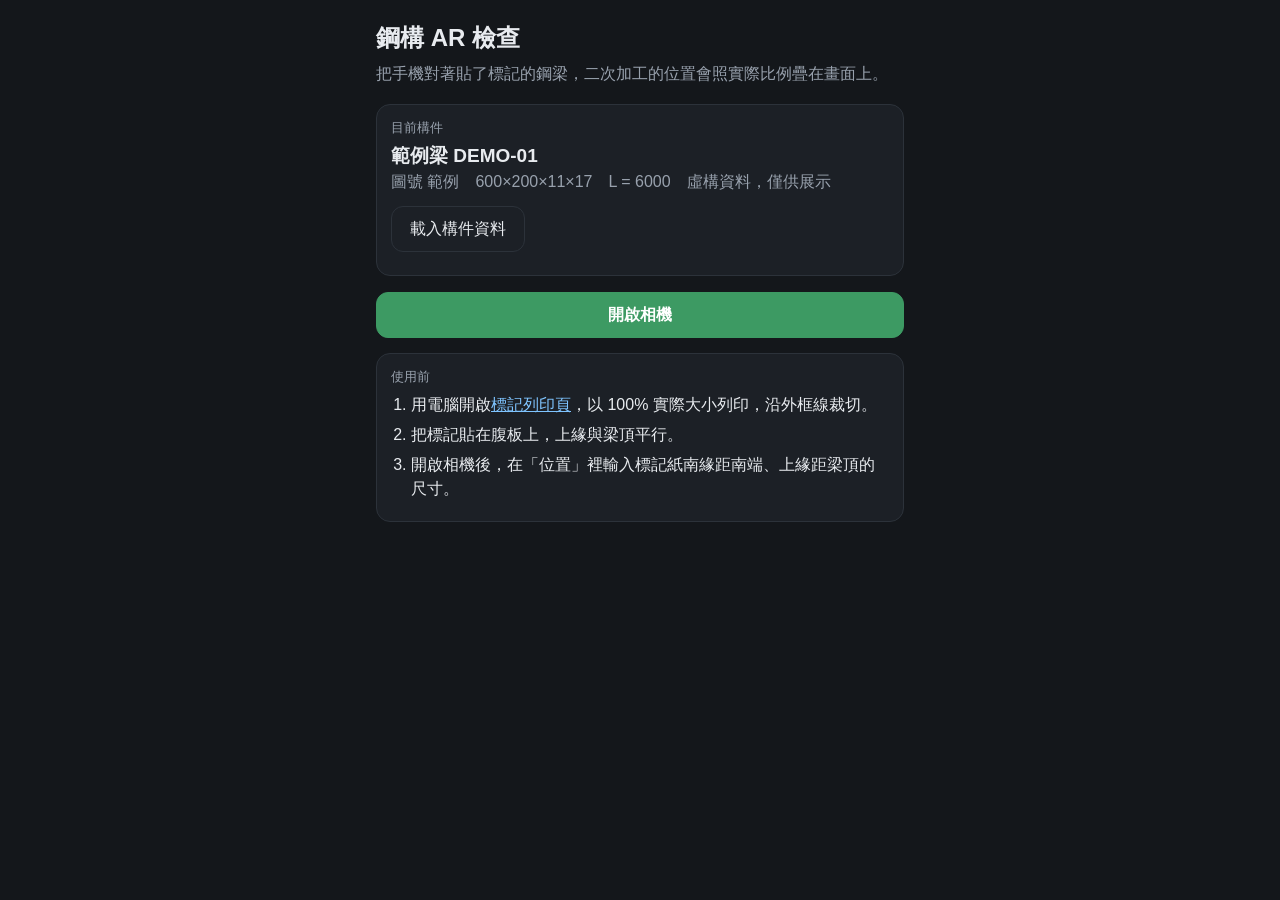
==== index.html @ 6a1bcde4 "Steel AR check prototype: marker-based camera overlay Camera feed + ArUco marker pose (homography + " ====
<!DOCTYPE html>
<html lang="zh-Hant">
<head>
<meta charset="utf-8">
<meta name="viewport" content="width=device-width, initial-scale=1, viewport-fit=cover, user-scalable=no">
<meta name="apple-mobile-web-app-capable" content="yes">
<title>鋼構 AR 檢查</title>
<link rel="stylesheet" href="style.css">
</head>
<body>

<!-- 首頁 -->
<main id="home" class="screen">
  <h1>鋼構 AR 檢查</h1>
  <p class="lead">把手機對著貼了標記的鋼梁，二次加工的位置會照實際比例疊在畫面上。</p>

  <section class="card">
    <div class="label">目前構件</div>
    <div id="memberName" class="big"></div>
    <div id="memberSpec" class="dim"></div>
    <div class="row">
      <label class="btn ghost">載入構件資料<input id="fileInput" type="file" accept=".json,application/json" hidden></label>
      <button id="useDemo" class="btn ghost" type="button">改用範例梁</button>
    </div>
    <div id="loadMsg" class="msg"></div>
  </section>

  <button id="startBtn" class="btn primary" type="button">開啟相機</button>
  <div id="camMsg" class="msg"></div>

  <section class="card">
    <div class="label">使用前</div>
    <ol class="steps">
      <li>用電腦開啟<a href="markers.html">標記列印頁</a>，以 100% 實際大小列印，沿外框線裁切。</li>
      <li>把標記貼在腹板上，上緣與梁頂平行。</li>
      <li>開啟相機後，在「位置」裡輸入標記紙南緣距南端、上緣距梁頂的尺寸。</li>
    </ol>
  </section>
</main>

<!-- AR 畫面 -->
<div id="ar" class="screen" hidden>
  <video id="video" playsinline muted autoplay></video>
  <canvas id="gl"></canvas>

  <div id="top">
    <button id="backBtn" class="chip" type="button">‹ 返回</button>
    <div id="status" class="status">尋找標記…</div>
  </div>

  <div id="bottom">
    <div id="chips" class="chips"></div>
    <div class="tools">
      <button id="posBtn" class="btn small" type="button">位置</button>
      <button id="freezeBtn" class="btn small" type="button">凍結</button>
      <button id="shotBtn" class="btn small" type="button">拍照</button>
      <button id="setBtn" class="btn small" type="button">設定</button>
    </div>
  </div>

  <!-- 標記位置 -->
  <div id="posPanel" class="panel" hidden>
    <div class="panel-head"><strong>標記 <span id="posId">#0</span> 的位置</strong><button class="x" data-close="posPanel" type="button">關閉</button></div>
    <div class="field">
      <div class="flabel">標記紙南緣距南端 <b id="xVal"></b> mm</div>
      <div class="nudge" data-key="x"><button data-d="-100">−100</button><button data-d="-10">−10</button><button data-d="-1">−1</button><button data-d="1">+1</button><button data-d="10">+10</button><button data-d="100">+100</button></div>
    </div>
    <div class="field">
      <div class="flabel">標記紙上緣距梁頂 <b id="yVal"></b> mm</div>
      <div class="nudge" data-key="y"><button data-d="-10">−10</button><button data-d="-1">−1</button><button data-d="1">+1</button><button data-d="10">+10</button></div>
    </div>
    <div class="field">
      <div class="flabel">貼在腹板的</div>
      <div class="seg" id="sideSeg"><button data-side="front" type="button">正面</button><button data-side="back" type="button">背面</button></div>
    </div>
    <div class="field">
      <div class="flabel">快速定位</div>
      <div id="presets" class="presets"></div>
    </div>
  </div>

  <!-- 設定 -->
  <div id="setPanel" class="panel" hidden>
    <div class="panel-head"><strong>設定</strong><button class="x" data-close="setPanel" type="button">關閉</button></div>
    <div class="field">
      <div class="flabel">鏡頭視角 <b id="fovVal"></b>°</div>
      <input id="fov" type="range" min="45" max="85" step="0.5">
      <div class="dim small">正面看對得上、斜著看卻一邊偏掉時，慢慢調這個，調到斜看也對齊為止。每支手機只要調一次。</div>
    </div>
    <div class="field">
      <div class="flabel">疊圖濃度 <b id="opVal"></b>%</div>
      <input id="opacity" type="range" min="15" max="90" step="5">
    </div>
    <div class="field">
      <div class="flabel">標記黑框邊長 <b id="msVal"></b> mm</div>
      <div class="nudge" data-key="ms"><button data-d="-10">−10</button><button data-d="-1">−1</button><button data-d="1">+1</button><button data-d="10">+10</button></div>
      <div class="dim small">列印後請實際量黑色方框的邊長，不是 160 就改成量到的數字。</div>
    </div>
  </div>

  <!-- 拍照結果 -->
  <div id="shotPanel" class="panel full" hidden>
    <div class="panel-head"><strong>檢查照片</strong><button class="x" data-close="shotPanel" type="button">關閉</button></div>
    <img id="shotImg" alt="檢查照片">
    <div class="row"><a id="shotLink" class="btn primary" download>儲存照片</a></div>
    <div class="dim small">也可以長按照片儲存到相簿。</div>
  </div>
</div>

<script src="vendor/three.min.js"></script>
<script src="vendor/cv.js"></script>
<script src="vendor/aruco.js"></script>
<script src="model.js"></script>
<script src="app.js"></script>
</body>
</html>
---- style.css ----
:root{ --bg:#14171b; --panel:#1c2026; --line:#2c323a; --text:#e8ebef; --dim:#98a1ad; --accent:#3d9a63; }
*{box-sizing:border-box}
html,body{height:100%;margin:0}
body{background:var(--bg);color:var(--text);font-family:-apple-system,BlinkMacSystemFont,"PingFang TC","Noto Sans TC","Microsoft JhengHei",sans-serif;-webkit-text-size-adjust:100%;font-size:16px;line-height:1.5}
[hidden]{display:none !important}
a{color:#7fc4ff}

/* 首頁 */
#home{max-width:560px;margin:0 auto;padding:calc(20px + env(safe-area-inset-top)) 16px calc(28px + env(safe-area-inset-bottom))}
h1{font-size:24px;margin:0 0 6px}
.lead{color:var(--dim);margin:0 0 18px}
.card{background:var(--panel);border:1px solid var(--line);border-radius:14px;padding:14px;margin:0 0 16px}
.label{font-size:12.5px;color:var(--dim);margin-bottom:4px}
.big{font-size:19px;font-weight:650}
.dim{color:var(--dim)} .small{font-size:12.5px}
.row{display:flex;gap:10px;flex-wrap:wrap;margin-top:12px}
.msg{font-size:13.5px;color:#ffb37a;margin-top:8px;min-height:1px}
.steps{margin:6px 0 0;padding-left:20px;color:var(--text)} .steps li{margin:6px 0}
.btn{font:inherit;display:inline-flex;align-items:center;justify-content:center;min-height:46px;padding:0 18px;border-radius:12px;border:1px solid var(--line);background:#2a3038;color:var(--text);text-decoration:none;cursor:pointer}
.btn.primary{background:var(--accent);border-color:var(--accent);color:#fff;font-weight:650;width:100%;margin:0 0 6px}
.btn.ghost{background:transparent}
.btn.small{min-height:42px;padding:0 14px;font-size:15px;flex:1}
.btn.on{background:#e8ebef;color:#14171b;border-color:#e8ebef}

/* AR */
#ar{position:fixed;inset:0;background:#000;overflow:hidden;touch-action:none}
#video,#gl{position:absolute;inset:0;width:100%;height:100%;object-fit:cover}
#gl{pointer-events:none}
#top{position:absolute;left:0;right:0;top:0;display:flex;gap:10px;align-items:center;padding:calc(10px + env(safe-area-inset-top)) 12px 10px;background:linear-gradient(#000a,#0000)}
.chip{font:inherit;font-size:14px;color:#fff;background:#0009;border:1px solid #fff3;border-radius:999px;padding:8px 13px;min-height:38px;white-space:nowrap}
.chip.on{background:#fff;color:#111;border-color:#fff}
.status{flex:1;font-size:14px;background:#0009;border-radius:999px;padding:8px 13px;white-space:nowrap;overflow:hidden;text-overflow:ellipsis;font-variant-numeric:tabular-nums}
.status.ok{background:#1d6b40e0}
#bottom{position:absolute;left:0;right:0;bottom:0;padding:10px 12px calc(12px + env(safe-area-inset-bottom));background:linear-gradient(#0000,#000b)}
.chips{display:flex;gap:8px;overflow-x:auto;padding-bottom:10px;scrollbar-width:none} .chips::-webkit-scrollbar{display:none}
.chips .chip{flex:none;display:flex;align-items:center;gap:7px}
.chips .dot{width:10px;height:10px;border-radius:50%}
.tools{display:flex;gap:8px}
.panel{position:absolute;left:0;right:0;bottom:0;background:var(--panel);border-top:1px solid var(--line);border-radius:16px 16px 0 0;padding:12px 14px calc(16px + env(safe-area-inset-bottom));max-height:72%;overflow-y:auto}
.panel.full{top:0;max-height:none;border-radius:0;padding-top:calc(12px + env(safe-area-inset-top))}
.panel-head{display:flex;justify-content:space-between;align-items:center;margin-bottom:8px}
.x{font:inherit;color:var(--text);background:#2a3038;border:1px solid var(--line);border-radius:10px;min-height:38px;padding:0 14px}
.field{padding:10px 0;border-top:1px solid var(--line)}
.flabel{font-size:14px;margin-bottom:8px} .flabel b{font-size:17px;font-variant-numeric:tabular-nums}
.nudge{display:flex;gap:6px} .nudge button{flex:1;font:inherit;font-size:15px;min-height:44px;border-radius:10px;border:1px solid var(--line);background:#2a3038;color:var(--text);font-variant-numeric:tabular-nums}
.seg{display:flex;gap:6px} .seg button{flex:1;font:inherit;min-height:44px;border-radius:10px;border:1px solid var(--line);background:#2a3038;color:var(--text)}
.seg button.on{background:#e8ebef;color:#14171b}
.presets{display:flex;gap:6px;flex-wrap:wrap} .presets button{font:inherit;font-size:14px;min-height:40px;padding:0 12px;border-radius:10px;border:1px solid var(--line);background:#2a3038;color:var(--text)}
input[type=range]{width:100%;height:36px}
#shotImg{width:100%;border-radius:10px;margin:6px 0 4px;background:#000}

/* 標記列印頁 */
.sheet-ui{max-width:680px;margin:0 auto;padding:20px 16px}
.marker-page{page-break-after:always;display:flex;flex-direction:column;align-items:center;padding-top:8mm}
.marker-box{width:200mm;height:200mm;outline:0.3mm dashed #000;position:relative}
.marker-box svg{width:200mm;height:200mm;display:block}
.marker-cap{font:12pt/1.4 sans-serif;color:#000;margin-top:5mm;text-align:center}
.ruler{width:100mm;height:4mm;border:0.3mm solid #000;border-top:0;margin:4mm auto 0}
@media print{ body{background:#fff} .sheet-ui{display:none} @page{size:A4 portrait;margin:5mm} }
@media screen{ .marker-page{background:#fff;margin:0 auto 24px;padding:8mm 0;width:210mm;max-width:100%;transform-origin:top center} }
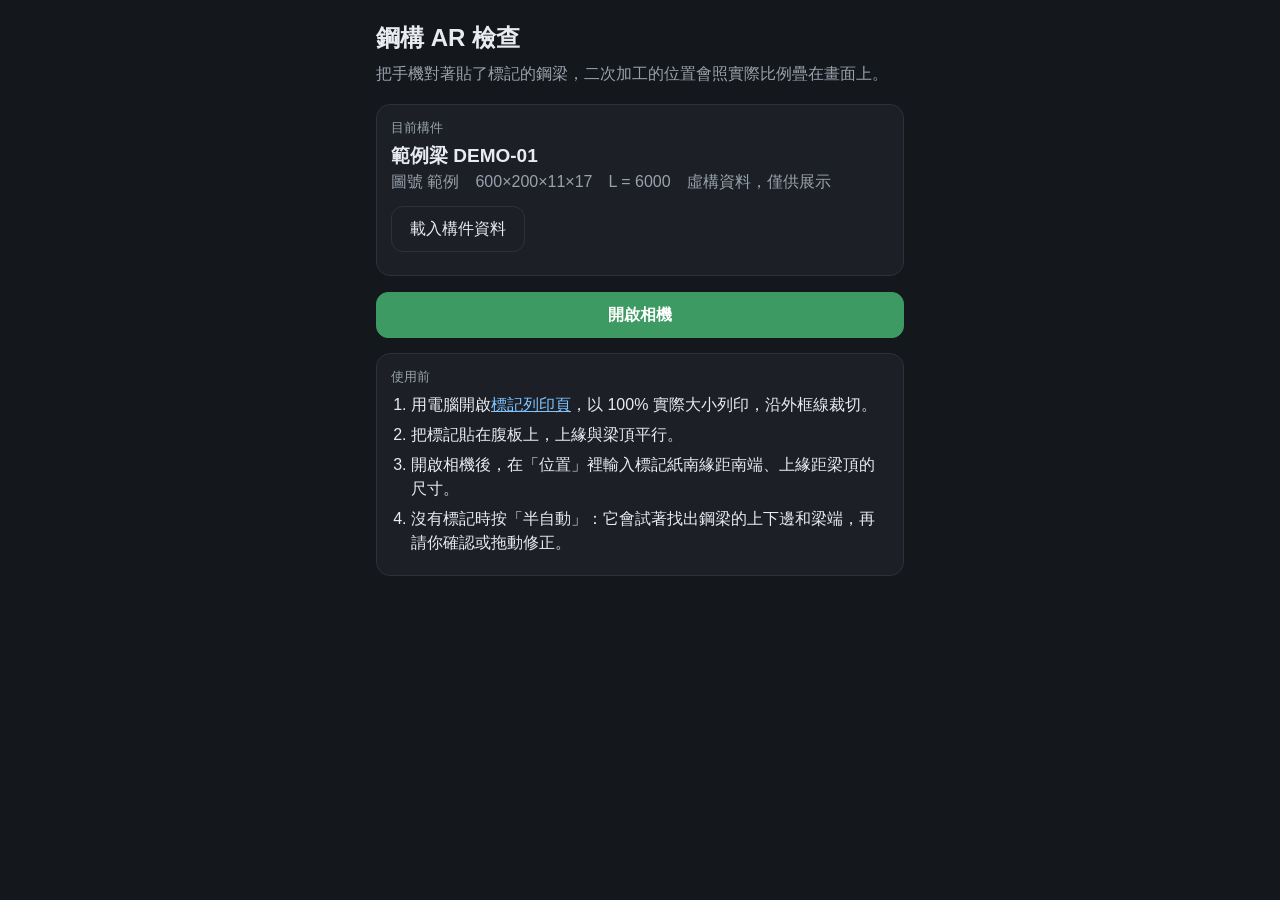
==== commit 0a8e794f: "Add semi-automatic alignment mode (no marker needed) Freeze a frame, detect the beam's top/bottom ed" ====
--- a/index.html
+++ b/index.html
@@ -34,6 +34,7 @@
       <li>用電腦開啟<a href="markers.html">標記列印頁</a>，以 100% 實際大小列印，沿外框線裁切。</li>
       <li>把標記貼在腹板上，上緣與梁頂平行。</li>
       <li>開啟相機後，在「位置」裡輸入標記紙南緣距南端、上緣距梁頂的尺寸。</li>
+      <li>沒有標記時按「半自動」：它會試著找出鋼梁的上下邊和梁端，再請你確認或拖動修正。</li>
     </ol>
   </section>
 </main>
@@ -42,6 +43,7 @@
 <div id="ar" class="screen" hidden>
   <video id="video" playsinline muted autoplay></video>
   <canvas id="gl"></canvas>
+  <canvas id="ov" hidden></canvas>
 
   <div id="top">
     <button id="backBtn" class="chip" type="button">‹ 返回</button>
@@ -50,7 +52,18 @@
 
   <div id="bottom">
     <div id="chips" class="chips"></div>
-    <div class="tools">
+    <div id="alignBar" hidden>
+      <div id="alignMsg" class="amsg"></div>
+      <div class="arow"><span>紅線這一端是</span><div class="seg" id="endSeg"><button data-end="S" type="button">南端</button><button data-end="N" type="button">北端</button></div></div>
+      <div class="arow"><span>沿梁移動</span><div class="nudge" data-key="ax"><button data-d="-100">−100</button><button data-d="-10">−10</button><button data-d="10">+10</button><button data-d="100">+100</button></div></div>
+      <div class="tools">
+        <button id="alignRedo" class="btn small" type="button">重新偵測</button>
+        <button id="alignShot" class="btn small" type="button">拍照</button>
+        <button id="alignDone" class="btn small" type="button">結束</button>
+      </div>
+    </div>
+    <div class="tools" id="mainTools">
+      <button id="alignBtn" class="btn small" type="button">半自動</button>
       <button id="posBtn" class="btn small" type="button">位置</button>
       <button id="freezeBtn" class="btn small" type="button">凍結</button>
       <button id="shotBtn" class="btn small" type="button">拍照</button>
--- a/style.css
+++ b/style.css
@@ -19,13 +19,14 @@
 .btn{font:inherit;display:inline-flex;align-items:center;justify-content:center;min-height:46px;padding:0 18px;border-radius:12px;border:1px solid var(--line);background:#2a3038;color:var(--text);text-decoration:none;cursor:pointer}
 .btn.primary{background:var(--accent);border-color:var(--accent);color:#fff;font-weight:650;width:100%;margin:0 0 6px}
 .btn.ghost{background:transparent}
-.btn.small{min-height:42px;padding:0 14px;font-size:15px;flex:1}
+.btn.small{min-height:42px;padding:0 8px;font-size:15px;flex:1;white-space:nowrap}
 .btn.on{background:#e8ebef;color:#14171b;border-color:#e8ebef}
 
 /* AR */
 #ar{position:fixed;inset:0;background:#000;overflow:hidden;touch-action:none}
 #video,#gl{position:absolute;inset:0;width:100%;height:100%;object-fit:cover}
 #gl{pointer-events:none}
+#ov{position:absolute;inset:0;width:100%;height:100%;object-fit:cover;touch-action:none}
 #top{position:absolute;left:0;right:0;top:0;display:flex;gap:10px;align-items:center;padding:calc(10px + env(safe-area-inset-top)) 12px 10px;background:linear-gradient(#000a,#0000)}
 .chip{font:inherit;font-size:14px;color:#fff;background:#0009;border:1px solid #fff3;border-radius:999px;padding:8px 13px;min-height:38px;white-space:nowrap}
 .chip.on{background:#fff;color:#111;border-color:#fff}
@@ -58,3 +59,11 @@
 .ruler{width:100mm;height:4mm;border:0.3mm solid #000;border-top:0;margin:4mm auto 0}
 @media print{ body{background:#fff} .sheet-ui{display:none} @page{size:A4 portrait;margin:5mm} }
 @media screen{ .marker-page{background:#fff;margin:0 auto 24px;padding:8mm 0;width:210mm;max-width:100%;transform-origin:top center} }
+
+/* 半自動對位 */
+#alignBar{background:#000b;border-radius:14px;padding:10px;margin-bottom:0}
+.amsg{font-size:14px;line-height:1.45;margin-bottom:8px}
+.arow{display:flex;align-items:center;gap:10px;margin-bottom:8px;font-size:14px}
+.arow>span{flex:none;width:6.2em;color:#cfd5dc}
+.arow .seg,.arow .nudge{flex:1}
+.arow .seg button,.arow .nudge button{min-height:40px}
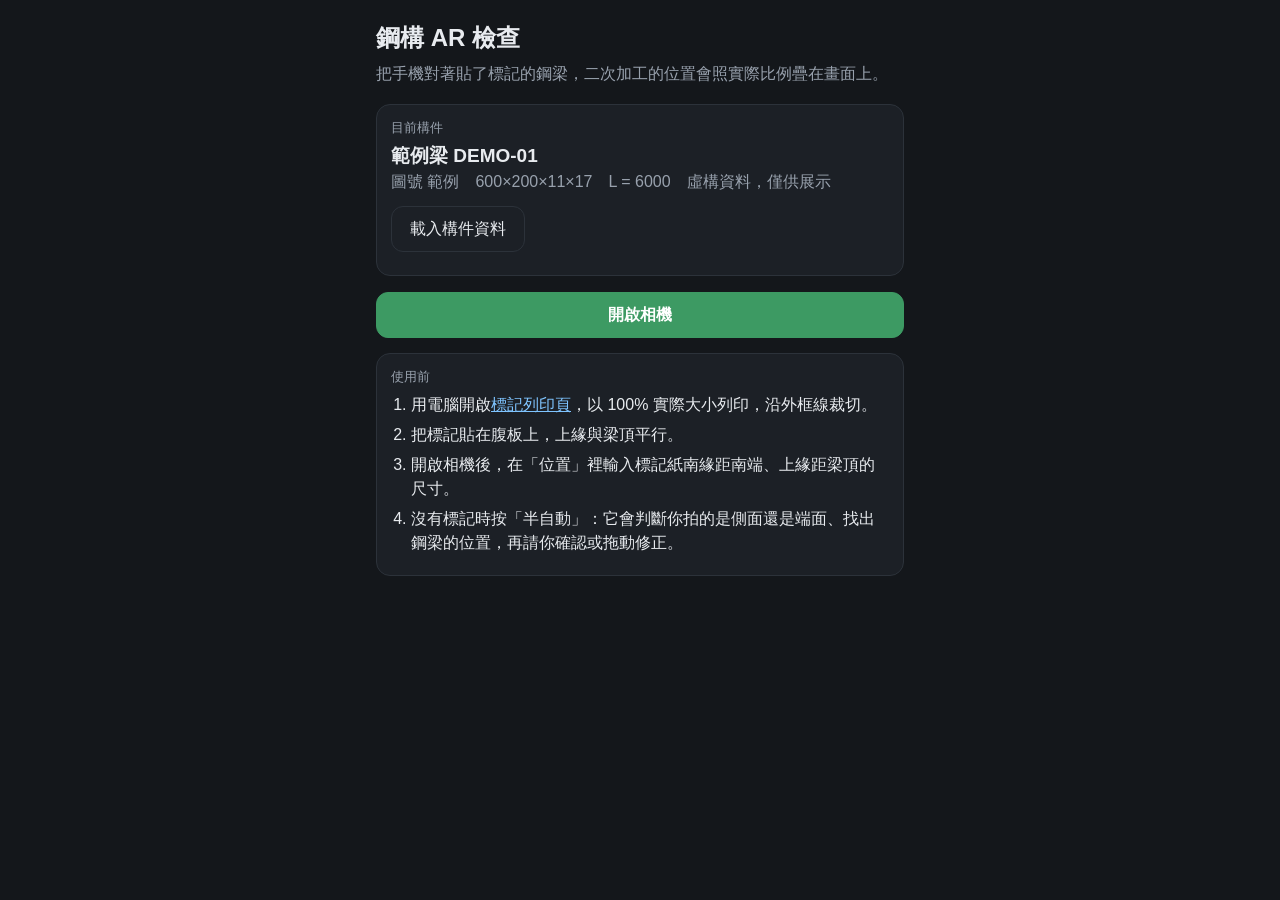
==== commit 66d2fc9e: "Semi-auto: end-view alignment, side/end switch, AI recognition hook - End view: pose from the four o" ====
--- a/index.html
+++ b/index.html
@@ -34,7 +34,7 @@
       <li>用電腦開啟<a href="markers.html">標記列印頁</a>，以 100% 實際大小列印，沿外框線裁切。</li>
       <li>把標記貼在腹板上，上緣與梁頂平行。</li>
       <li>開啟相機後，在「位置」裡輸入標記紙南緣距南端、上緣距梁頂的尺寸。</li>
-      <li>沒有標記時按「半自動」：它會試著找出鋼梁的上下邊和梁端，再請你確認或拖動修正。</li>
+      <li>沒有標記時按「半自動」：它會判斷你拍的是側面還是端面、找出鋼梁的位置，再請你確認或拖動修正。</li>
     </ol>
   </section>
 </main>
@@ -54,7 +54,8 @@
     <div id="chips" class="chips"></div>
     <div id="alignBar" hidden>
       <div id="alignMsg" class="amsg"></div>
-      <div class="arow"><span>紅線這一端是</span><div class="seg" id="endSeg"><button data-end="S" type="button">南端</button><button data-end="N" type="button">北端</button></div></div>
+      <div class="arow"><span>我拍的是</span><div class="seg" id="viewSeg"><button data-view="side" type="button">側面</button><button data-view="end" type="button">端面</button></div></div>
+      <div class="arow"><span id="endLabel">紅線這一端是</span><div class="seg" id="endSeg"><button data-end="S" type="button">南端</button><button data-end="N" type="button">北端</button></div></div>
       <div class="arow"><span>沿梁移動</span><div class="nudge" data-key="ax"><button data-d="-100">−100</button><button data-d="-10">−10</button><button data-d="10">+10</button><button data-d="100">+100</button></div></div>
       <div class="tools">
         <button id="alignRedo" class="btn small" type="button">重新偵測</button>
@@ -101,6 +102,11 @@
       <div class="dim small">正面看對得上、斜著看卻一邊偏掉時，慢慢調這個，調到斜看也對齊為止。每支手機只要調一次。</div>
     </div>
     <div class="field">
+      <div class="flabel">AI 通行碼</div>
+      <input id="aiCode" type="password" autocomplete="off" autocapitalize="off" placeholder="輸入你自己設定的通行碼">
+      <div class="dim small" id="aiHint"></div>
+    </div>
+    <div class="field">
       <div class="flabel">疊圖濃度 <b id="opVal"></b>%</div>
       <input id="opacity" type="range" min="15" max="90" step="5">
     </div>
@@ -123,6 +129,7 @@
 <script src="vendor/three.min.js"></script>
 <script src="vendor/cv.js"></script>
 <script src="vendor/aruco.js"></script>
+<script src="config.js"></script>
 <script src="model.js"></script>
 <script src="app.js"></script>
 </body>
--- a/style.css
+++ b/style.css
@@ -67,3 +67,4 @@
 .arow>span{flex:none;width:6.2em;color:#cfd5dc}
 .arow .seg,.arow .nudge{flex:1}
 .arow .seg button,.arow .nudge button{min-height:40px}
+#aiCode{width:100%;min-height:44px;border-radius:10px;border:1px solid var(--line);background:#12151a;color:var(--text);font:inherit;padding:0 12px}
